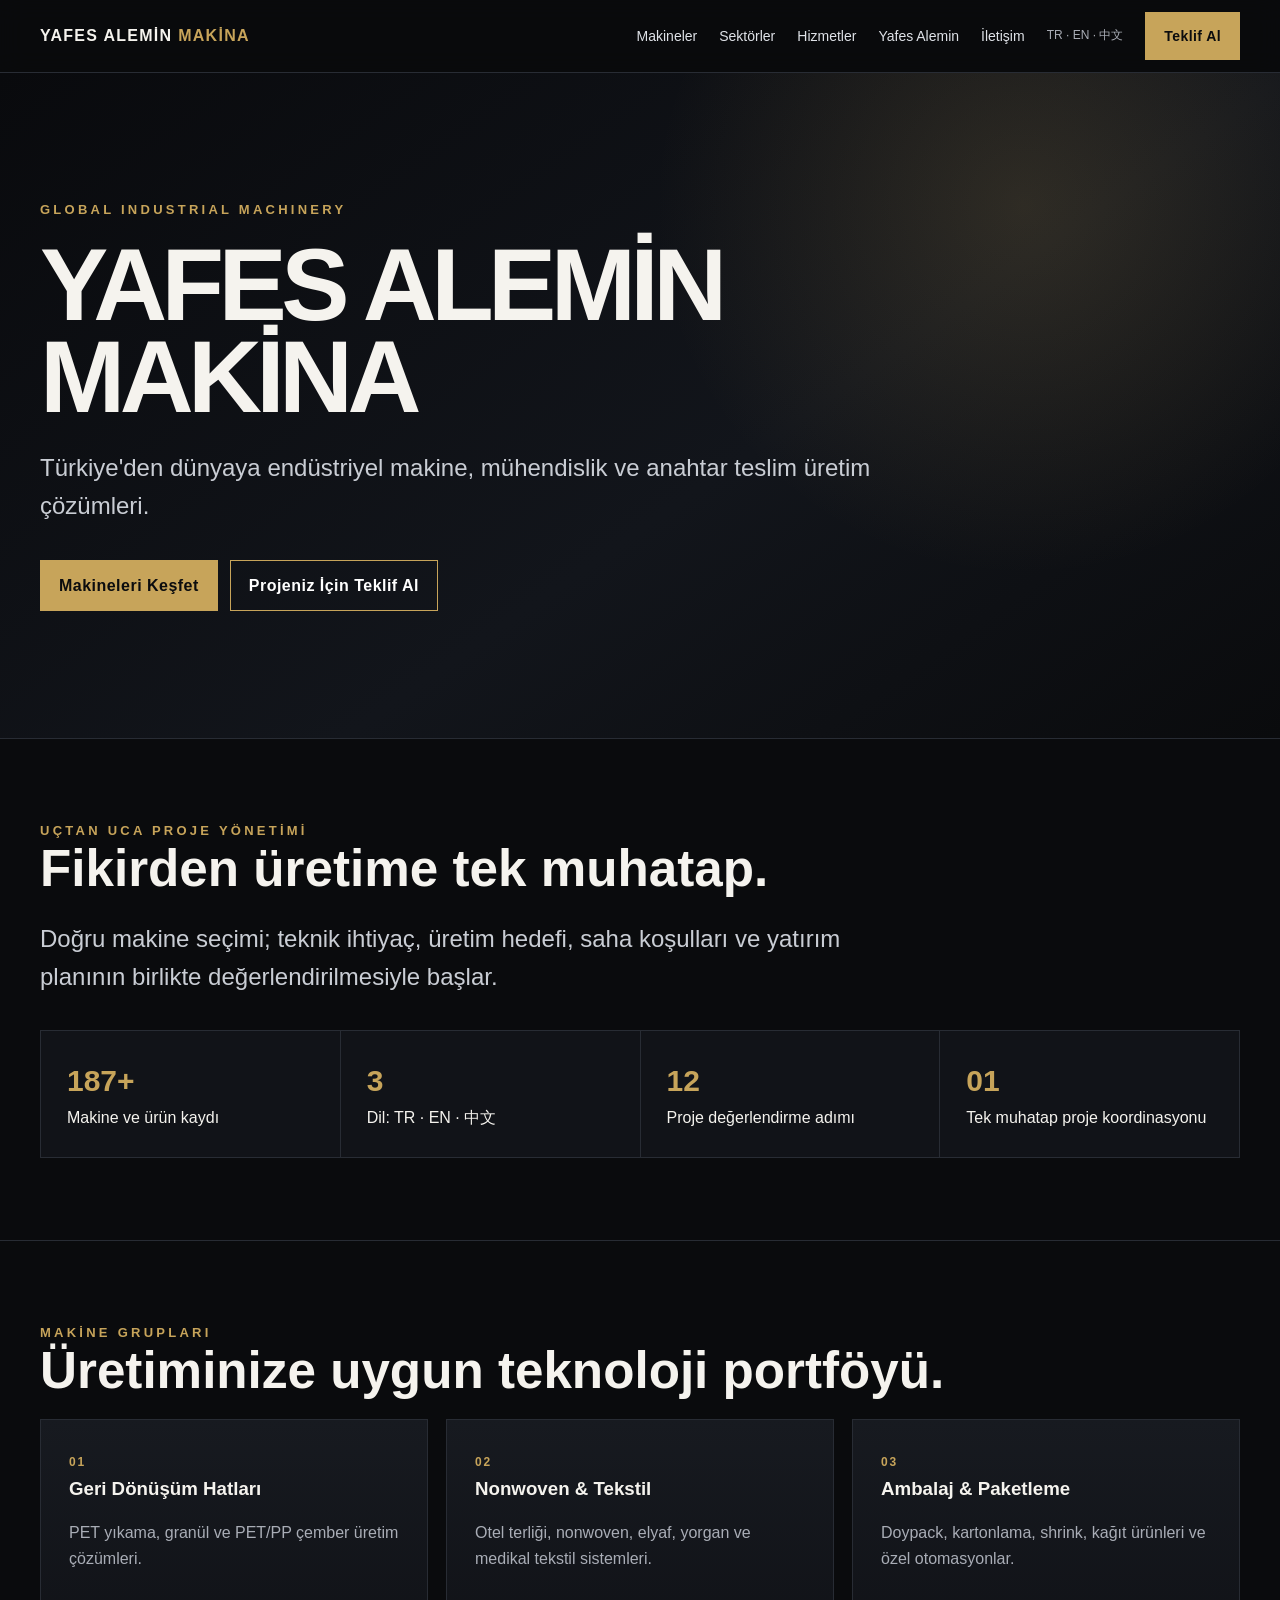
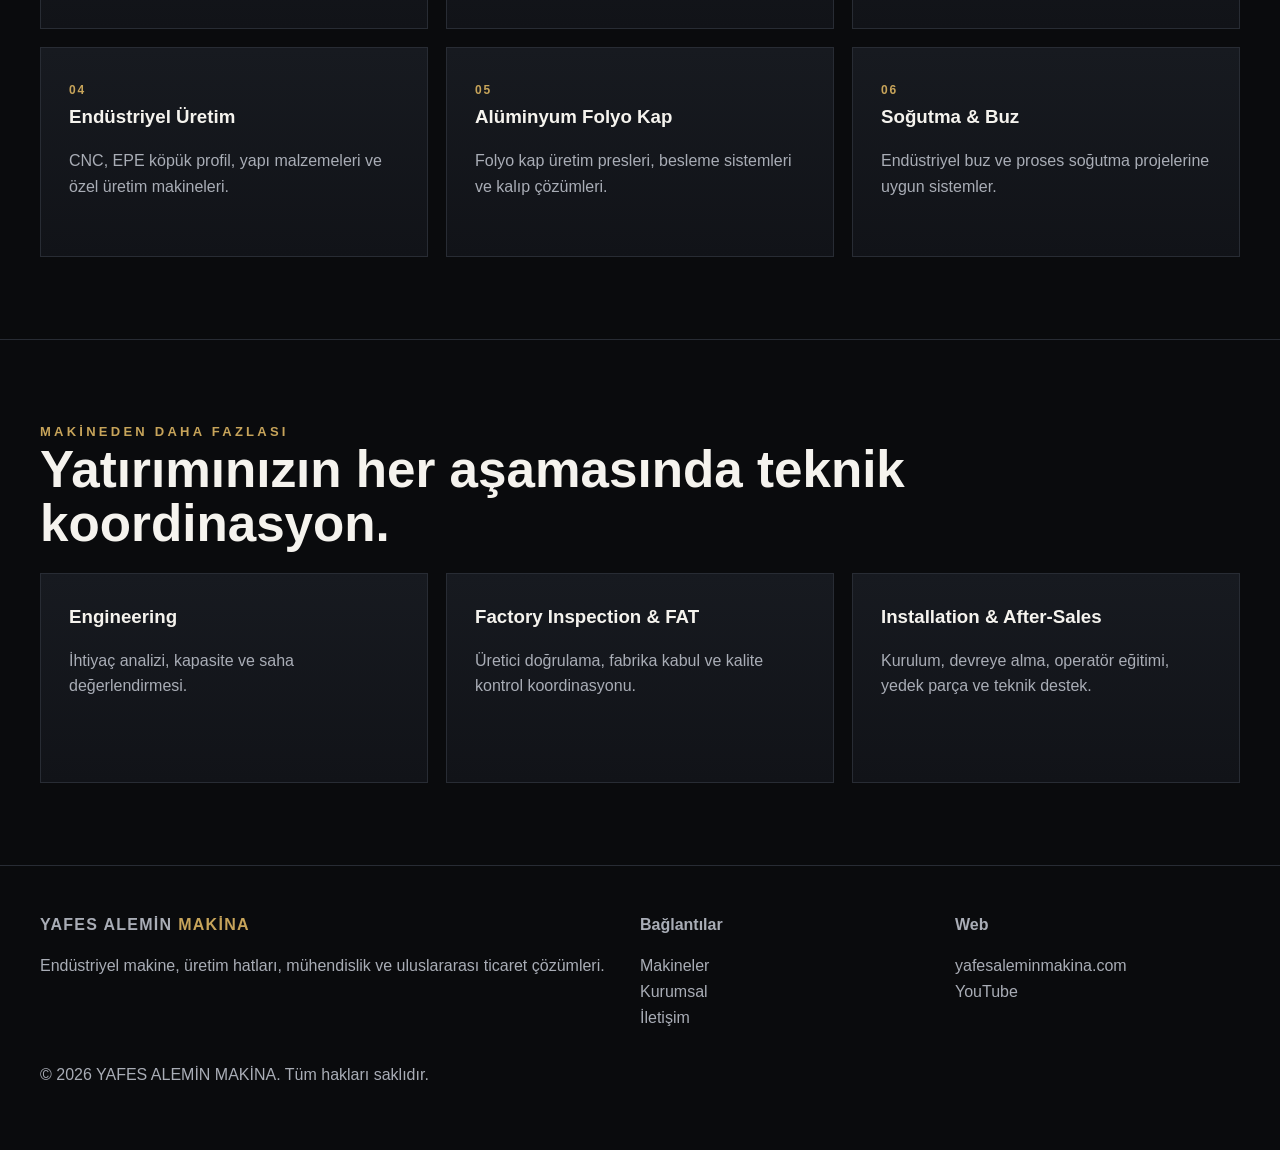
==== index.html @ e58ee903 "Add files via upload" ====
<!doctype html>
<html lang="tr">
<head>
<meta charset="utf-8"><meta name="viewport" content="width=device-width,initial-scale=1">
<title>YAFES ALEMİN MAKİNA | Endüstriyel Makine ve Üretim Hatları</title>
<meta name="description" content="Türkiye'den dünyaya endüstriyel makine, anahtar teslim üretim hatları, mühendislik, kurulum ve teknik destek çözümleri.">
<link rel="canonical" href="https://www.yafesaleminmakina.com/">
<meta property="og:title" content="YAFES ALEMİN MAKİNA">
<meta property="og:description" content="Global Industrial Machinery & Turnkey Production Lines">
<meta property="og:type" content="website">
<link rel="stylesheet" href="style.css">
<script type="application/ld+json">{"@context": "https://schema.org", "@type": "Organization", "@id": "https://www.yafesaleminmakina.com/#organization", "name": "YAFES ALEMİN MAKİNA İÇ VE DIŞ TİCARET LİMİTED ŞİRKETİ", "url": "https://www.yafesaleminmakina.com/", "founder": {"@type": "Person", "name": "Yafes Alemin"}, "sameAs": ["https://www.youtube.com/@YafesAlemin"]}</script>
</head>
<body>

<header class="topbar">
  <div class="container nav">
    <a class="brand" href="index.html">YAFES ALEMİN <span>MAKİNA</span></a>
    <nav class="menu">
      <a href="makineler.html">Makineler</a>
      <a href="index.html#sektorler">Sektörler</a>
      <a href="index.html#hizmetler">Hizmetler</a>
      <a href="yafes-alemin.html">Yafes Alemin</a>
      <a href="iletisim.html">İletişim</a>
      <span class="lang">TR · EN · 中文</span>
      <a class="btn gold" href="iletisim.html">Teklif Al</a>
    </nav>
  </div>
</header>

<main>
<section class="hero">
 <div class="container hero-inner">
  <div class="kicker">GLOBAL INDUSTRIAL MACHINERY</div>
  <h1>YAFES ALEMİN<br>MAKİNA</h1>
  <p class="lead">Türkiye'den dünyaya endüstriyel makine, mühendislik ve anahtar teslim üretim çözümleri.</p>
  <div class="actions"><a class="btn gold" href="makineler.html">Makineleri Keşfet</a><a class="btn" href="iletisim.html">Projeniz İçin Teklif Al</a></div>
 </div>
</section>

<section class="section"><div class="container">
 <div class="kicker">UÇTAN UCA PROJE YÖNETİMİ</div><h2>Fikirden üretime tek muhatap.</h2>
 <p class="lead">Doğru makine seçimi; teknik ihtiyaç, üretim hedefi, saha koşulları ve yatırım planının birlikte değerlendirilmesiyle başlar.</p>
 <div class="stats">
  <div class="stat"><strong>187+</strong>Makine ve ürün kaydı</div>
  <div class="stat"><strong>3</strong>Dil: TR · EN · 中文</div>
  <div class="stat"><strong>12</strong>Proje değerlendirme adımı</div>
  <div class="stat"><strong>01</strong>Tek muhatap proje koordinasyonu</div>
 </div>
</div></section>

<section id="sektorler" class="section"><div class="container">
 <div class="kicker">MAKİNE GRUPLARI</div><h2>Üretiminize uygun teknoloji portföyü.</h2>
 <div class="grid">
  <article class="card"><span class="num">01</span><h3>Geri Dönüşüm Hatları</h3><p>PET yıkama, granül ve PET/PP çember üretim çözümleri.</p></article>
  <article class="card"><span class="num">02</span><h3>Nonwoven & Tekstil</h3><p>Otel terliği, nonwoven, elyaf, yorgan ve medikal tekstil sistemleri.</p></article>
  <article class="card"><span class="num">03</span><h3>Ambalaj & Paketleme</h3><p>Doypack, kartonlama, shrink, kağıt ürünleri ve özel otomasyonlar.</p></article>
  <article class="card"><span class="num">04</span><h3>Endüstriyel Üretim</h3><p>CNC, EPE köpük profil, yapı malzemeleri ve özel üretim makineleri.</p></article>
  <article class="card"><span class="num">05</span><h3>Alüminyum Folyo Kap</h3><p>Folyo kap üretim presleri, besleme sistemleri ve kalıp çözümleri.</p></article>
  <article class="card"><span class="num">06</span><h3>Soğutma & Buz</h3><p>Endüstriyel buz ve proses soğutma projelerine uygun sistemler.</p></article>
 </div>
</div></section>

<section id="hizmetler" class="section"><div class="container">
 <div class="kicker">MAKİNEDEN DAHA FAZLASI</div><h2>Yatırımınızın her aşamasında teknik koordinasyon.</h2>
 <div class="grid">
  <article class="card"><h3>Engineering</h3><p>İhtiyaç analizi, kapasite ve saha değerlendirmesi.</p></article>
  <article class="card"><h3>Factory Inspection & FAT</h3><p>Üretici doğrulama, fabrika kabul ve kalite kontrol koordinasyonu.</p></article>
  <article class="card"><h3>Installation & After-Sales</h3><p>Kurulum, devreye alma, operatör eğitimi, yedek parça ve teknik destek.</p></article>
 </div>
</div></section>
</main>

<footer class="footer">
 <div class="container footer-grid">
  <div><div class="brand">YAFES ALEMİN <span>MAKİNA</span></div><p>Endüstriyel makine, üretim hatları, mühendislik ve uluslararası ticaret çözümleri.</p></div>
  <div><strong>Bağlantılar</strong><p><a href="makineler.html">Makineler</a><br><a href="yafes-alemin.html">Kurumsal</a><br><a href="iletisim.html">İletişim</a></p></div>
  <div><strong>Web</strong><p><a href="https://www.yafesaleminmakina.com/">yafesaleminmakina.com</a><br><a href="https://www.youtube.com/@YafesAlemin">YouTube</a></p></div>
 </div>
 <div class="container"><p>© <span data-year></span> YAFES ALEMİN MAKİNA. Tüm hakları saklıdır.</p></div>
</footer>
<script src="app.js"></script>

</body></html>
---- style.css ----
:root{
  --bg:#0a0b0d;--panel:#111318;--panel2:#171a20;--text:#f5f3ee;
  --muted:#a9adb6;--gold:#c7a45a;--line:#282c34;--max:1200px;
}
*{box-sizing:border-box}
html{scroll-behavior:smooth}
body{margin:0;font-family:Inter,Arial,Helvetica,sans-serif;background:var(--bg);color:var(--text);line-height:1.6}
a{color:inherit;text-decoration:none}
.container{width:min(var(--max),calc(100% - 36px));margin:auto}
.topbar{border-bottom:1px solid var(--line);background:rgba(10,11,13,.92);position:sticky;top:0;z-index:20;backdrop-filter:blur(12px)}
.nav{display:flex;align-items:center;justify-content:space-between;min-height:72px;gap:20px}
.brand{font-weight:900;letter-spacing:.08em}
.brand span{color:var(--gold)}
.menu{display:flex;gap:22px;align-items:center;flex-wrap:wrap}
.menu a{font-size:14px;color:#dfe2e8}
.btn{display:inline-block;padding:12px 18px;border:1px solid var(--gold);color:#fff;font-weight:700;letter-spacing:.03em}
.btn.gold{background:var(--gold);color:#0b0c0e}
.hero{min-height:74vh;display:grid;place-items:center;border-bottom:1px solid var(--line);background:
radial-gradient(circle at 80% 20%,rgba(199,164,90,.16),transparent 32%),
linear-gradient(145deg,#090a0d,#12151b 58%,#0a0b0d)}
.hero-inner{padding:90px 0}
.kicker{font-size:13px;letter-spacing:.25em;color:var(--gold);font-weight:800}
h1{font-size:clamp(48px,8vw,108px);line-height:.9;margin:18px 0 26px;letter-spacing:-.055em}
h2{font-size:clamp(30px,4vw,54px);line-height:1.05;margin:0 0 22px}
h3{margin:0 0 10px}
.lead{font-size:clamp(18px,2vw,24px);color:#c9cdd4;max-width:850px}
.actions{display:flex;gap:12px;flex-wrap:wrap;margin-top:34px}
.section{padding:82px 0;border-bottom:1px solid var(--line)}
.grid{display:grid;grid-template-columns:repeat(3,1fr);gap:18px}
.card{background:linear-gradient(180deg,var(--panel2),var(--panel));border:1px solid var(--line);padding:28px;min-height:210px}
.num{font-size:12px;color:var(--gold);font-weight:800;letter-spacing:.16em}
.card p,.muted{color:var(--muted)}
.stats{display:grid;grid-template-columns:repeat(4,1fr);gap:1px;background:var(--line);border:1px solid var(--line);margin-top:34px}
.stat{background:var(--panel);padding:26px}
.stat strong{display:block;font-size:30px;color:var(--gold)}
.machine-list{display:grid;grid-template-columns:repeat(2,1fr);gap:16px}
.machine{padding:24px;border:1px solid var(--line);background:#101217}
.machine small{color:var(--gold);font-weight:800;letter-spacing:.12em}
.footer{padding:46px 0;color:var(--muted)}
.footer-grid{display:grid;grid-template-columns:2fr 1fr 1fr;gap:30px}
.lang{font-size:12px;color:var(--muted)}
.notice{padding:14px 16px;background:#13161b;border-left:3px solid var(--gold);color:#c7cbd3}
@media(max-width:850px){
 .menu{display:none}.grid,.stats,.machine-list,.footer-grid{grid-template-columns:1fr}
 h1{font-size:56px}.hero{min-height:auto}
}
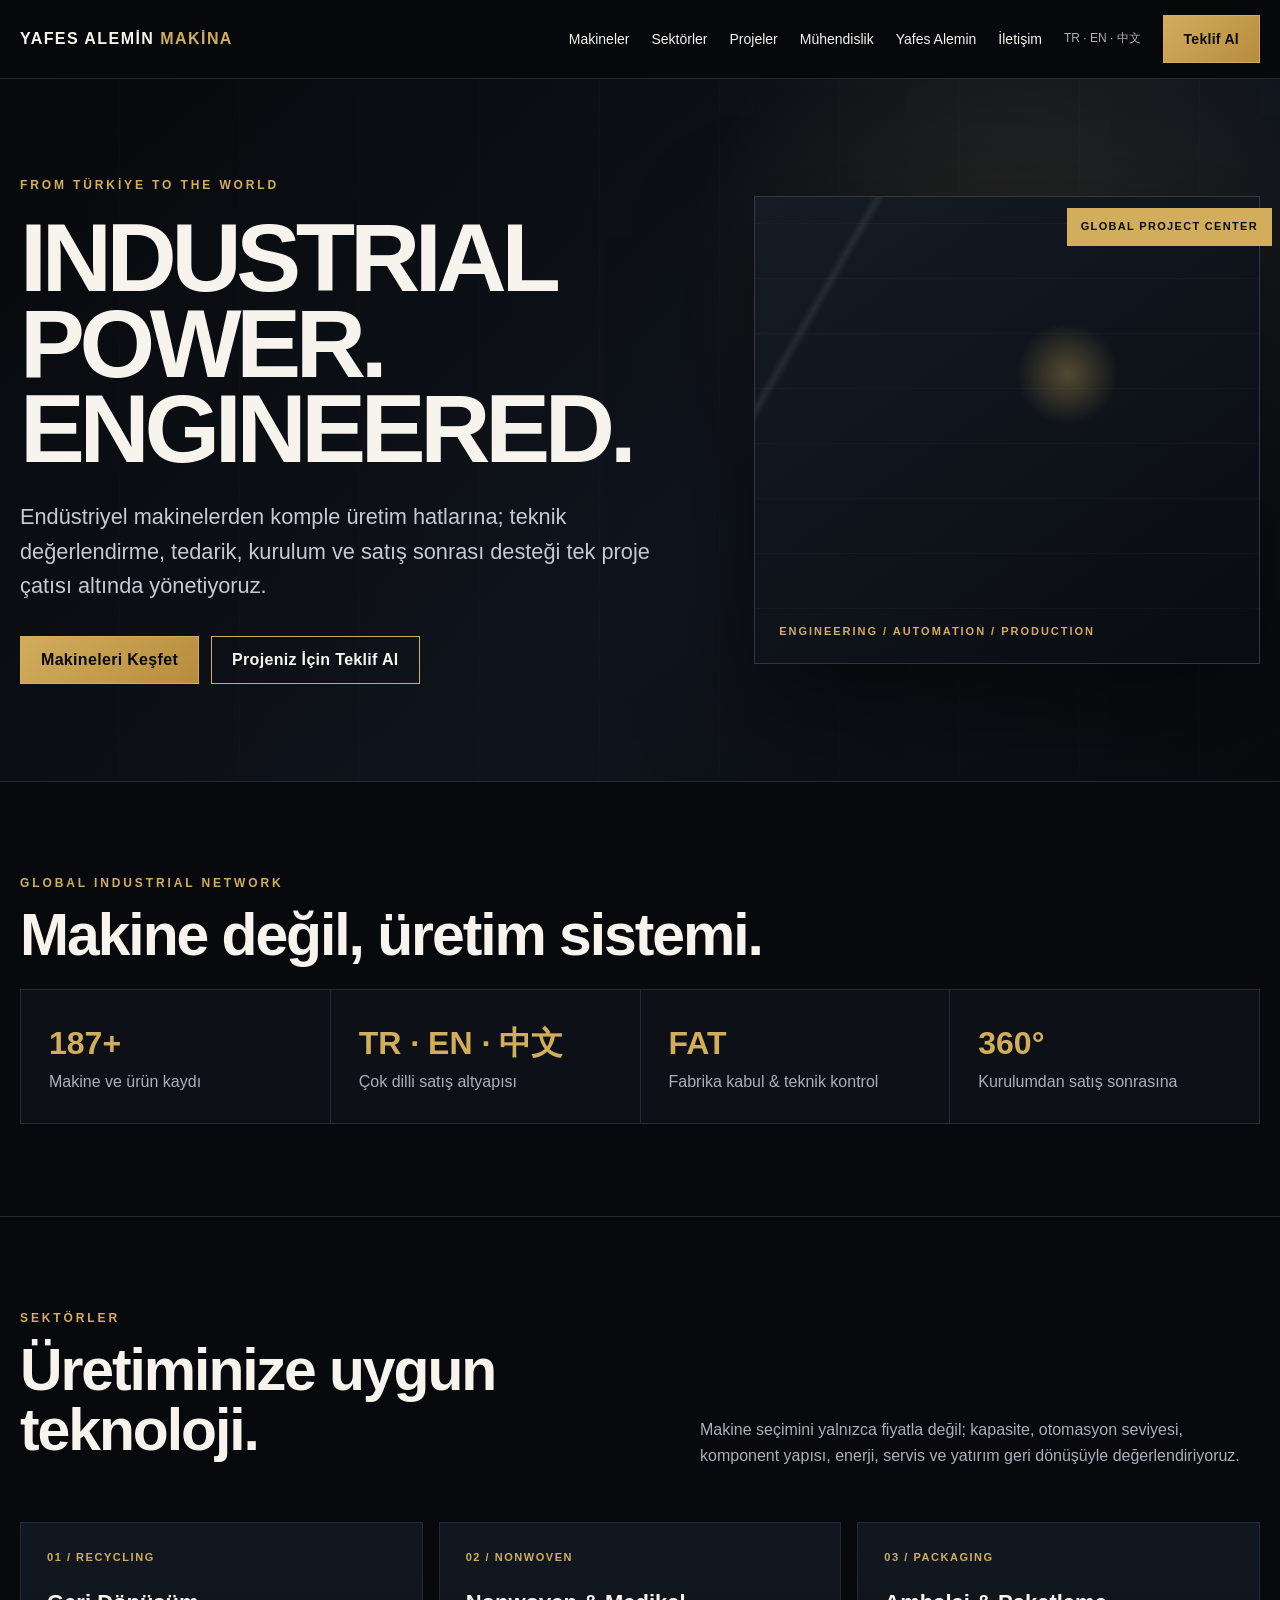
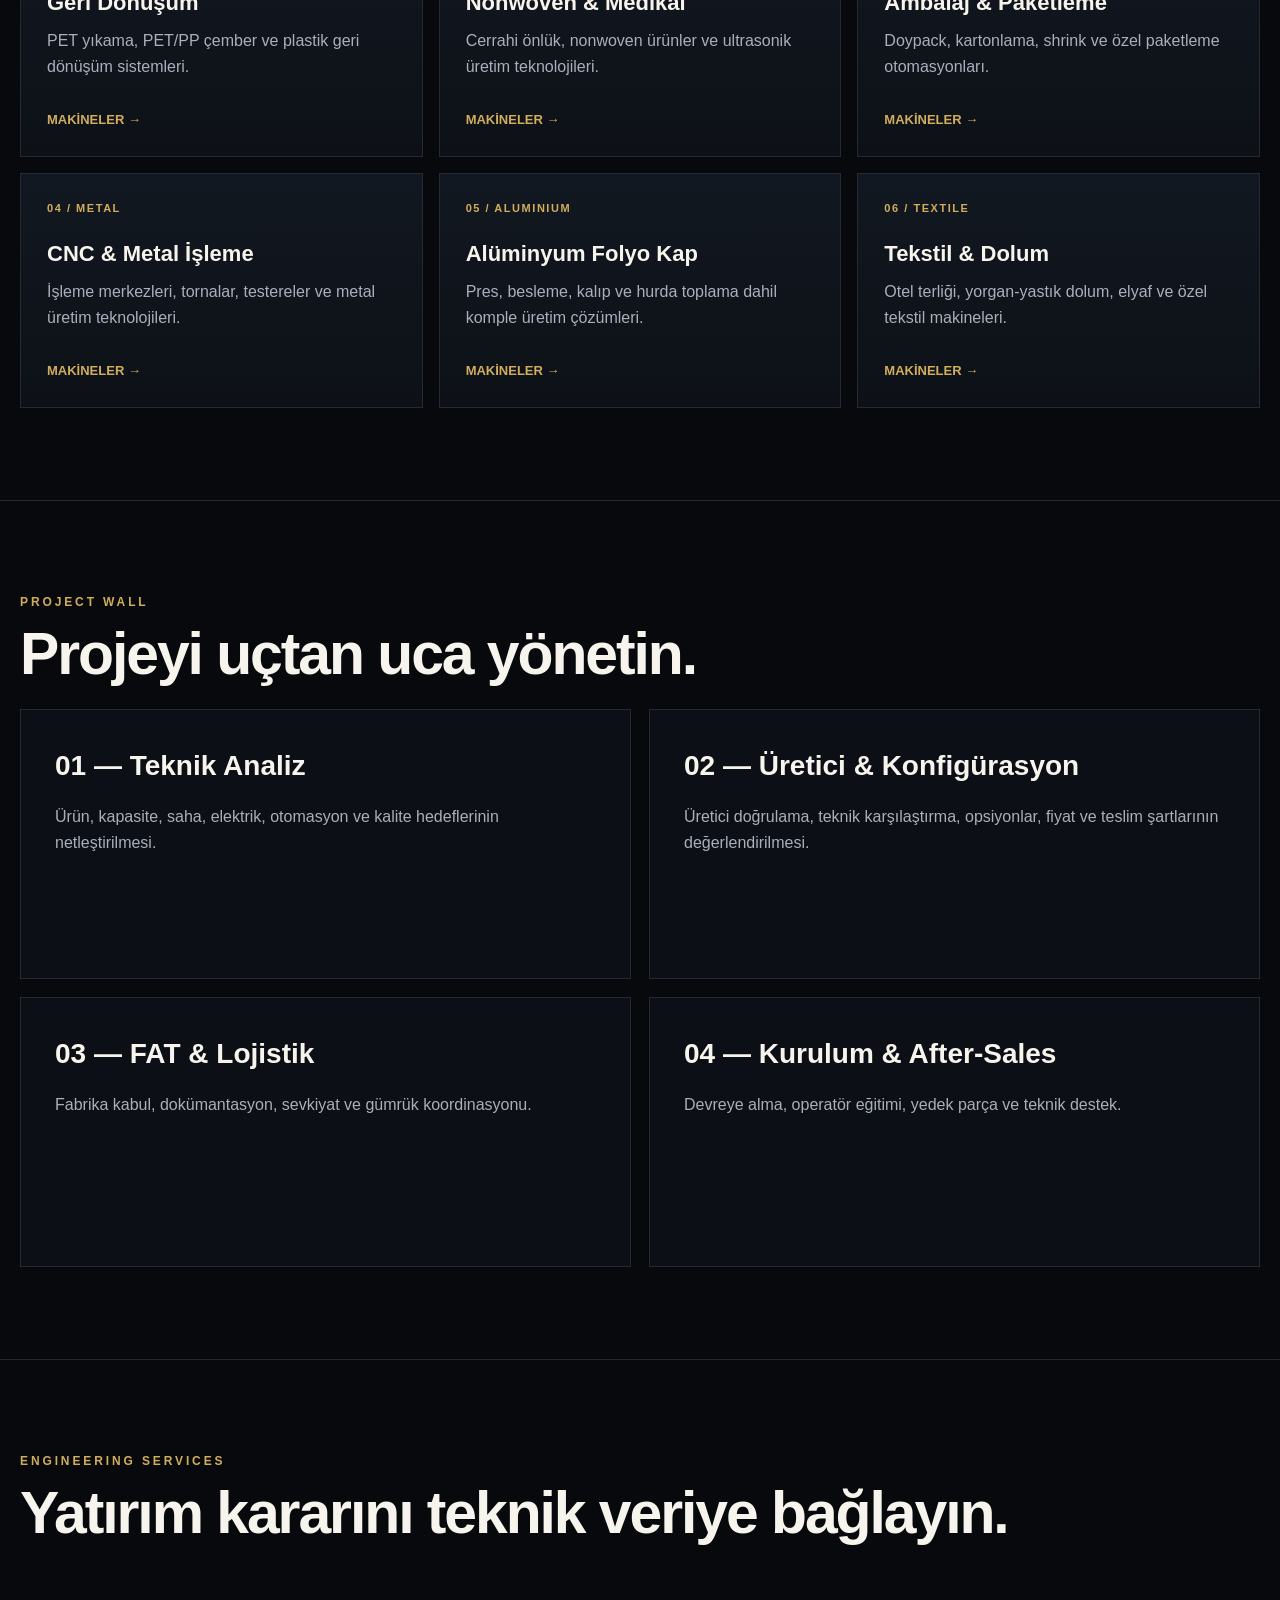
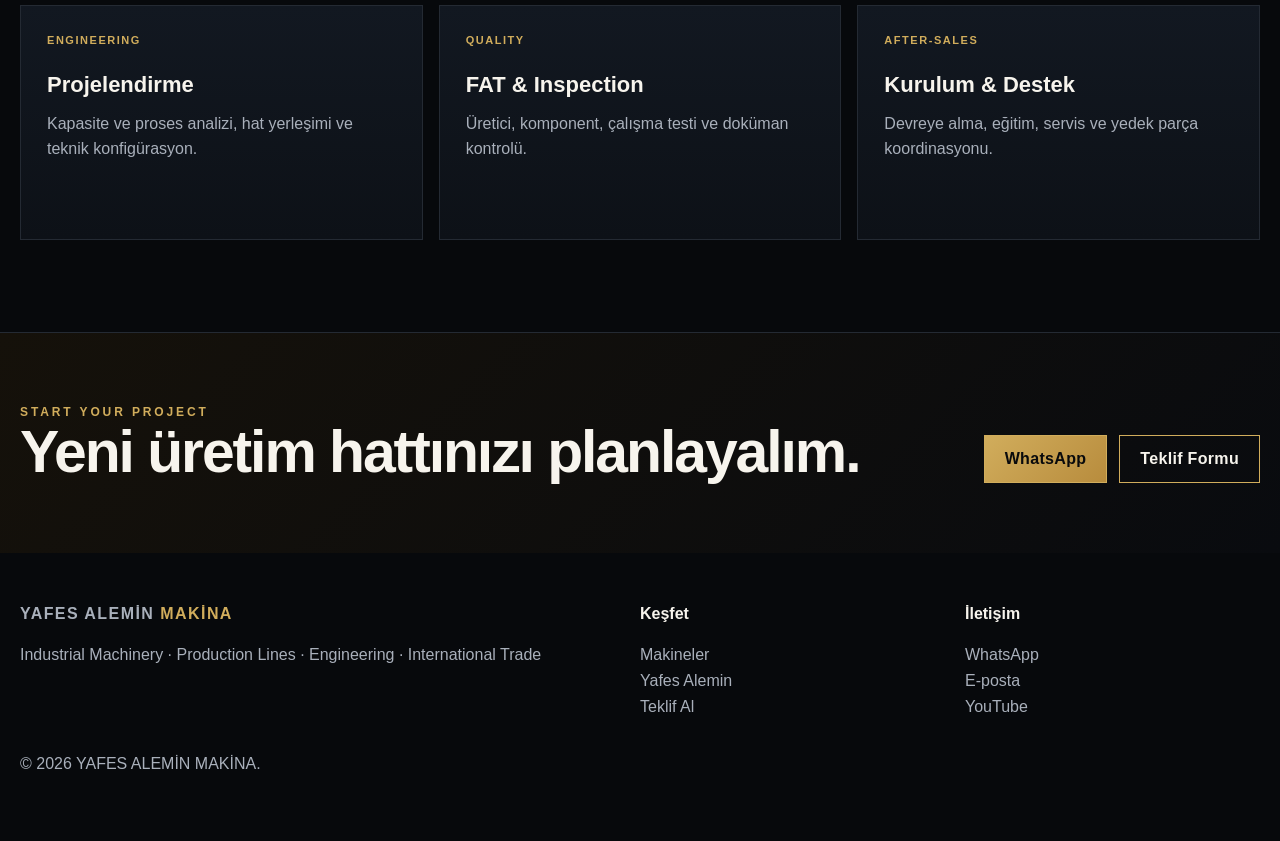
==== commit 59bf54bb: "Add files via upload" ====
--- a/index.html
+++ b/index.html
@@ -1,84 +1,14 @@
-<!doctype html>
-<html lang="tr">
-<head>
-<meta charset="utf-8"><meta name="viewport" content="width=device-width,initial-scale=1">
-<title>YAFES ALEMİN MAKİNA | Endüstriyel Makine ve Üretim Hatları</title>
-<meta name="description" content="Türkiye'den dünyaya endüstriyel makine, anahtar teslim üretim hatları, mühendislik, kurulum ve teknik destek çözümleri.">
-<link rel="canonical" href="https://www.yafesaleminmakina.com/">
-<meta property="og:title" content="YAFES ALEMİN MAKİNA">
-<meta property="og:description" content="Global Industrial Machinery & Turnkey Production Lines">
-<meta property="og:type" content="website">
-<link rel="stylesheet" href="style.css">
-<script type="application/ld+json">{"@context": "https://schema.org", "@type": "Organization", "@id": "https://www.yafesaleminmakina.com/#organization", "name": "YAFES ALEMİN MAKİNA İÇ VE DIŞ TİCARET LİMİTED ŞİRKETİ", "url": "https://www.yafesaleminmakina.com/", "founder": {"@type": "Person", "name": "Yafes Alemin"}, "sameAs": ["https://www.youtube.com/@YafesAlemin"]}</script>
-</head>
-<body>
-
-<header class="topbar">
-  <div class="container nav">
-    <a class="brand" href="index.html">YAFES ALEMİN <span>MAKİNA</span></a>
-    <nav class="menu">
-      <a href="makineler.html">Makineler</a>
-      <a href="index.html#sektorler">Sektörler</a>
-      <a href="index.html#hizmetler">Hizmetler</a>
-      <a href="yafes-alemin.html">Yafes Alemin</a>
-      <a href="iletisim.html">İletişim</a>
-      <span class="lang">TR · EN · 中文</span>
-      <a class="btn gold" href="iletisim.html">Teklif Al</a>
-    </nav>
-  </div>
-</header>
-
-<main>
-<section class="hero">
- <div class="container hero-inner">
-  <div class="kicker">GLOBAL INDUSTRIAL MACHINERY</div>
-  <h1>YAFES ALEMİN<br>MAKİNA</h1>
-  <p class="lead">Türkiye'den dünyaya endüstriyel makine, mühendislik ve anahtar teslim üretim çözümleri.</p>
-  <div class="actions"><a class="btn gold" href="makineler.html">Makineleri Keşfet</a><a class="btn" href="iletisim.html">Projeniz İçin Teklif Al</a></div>
- </div>
-</section>
-
-<section class="section"><div class="container">
- <div class="kicker">UÇTAN UCA PROJE YÖNETİMİ</div><h2>Fikirden üretime tek muhatap.</h2>
- <p class="lead">Doğru makine seçimi; teknik ihtiyaç, üretim hedefi, saha koşulları ve yatırım planının birlikte değerlendirilmesiyle başlar.</p>
- <div class="stats">
-  <div class="stat"><strong>187+</strong>Makine ve ürün kaydı</div>
-  <div class="stat"><strong>3</strong>Dil: TR · EN · 中文</div>
-  <div class="stat"><strong>12</strong>Proje değerlendirme adımı</div>
-  <div class="stat"><strong>01</strong>Tek muhatap proje koordinasyonu</div>
- </div>
-</div></section>
-
-<section id="sektorler" class="section"><div class="container">
- <div class="kicker">MAKİNE GRUPLARI</div><h2>Üretiminize uygun teknoloji portföyü.</h2>
- <div class="grid">
-  <article class="card"><span class="num">01</span><h3>Geri Dönüşüm Hatları</h3><p>PET yıkama, granül ve PET/PP çember üretim çözümleri.</p></article>
-  <article class="card"><span class="num">02</span><h3>Nonwoven & Tekstil</h3><p>Otel terliği, nonwoven, elyaf, yorgan ve medikal tekstil sistemleri.</p></article>
-  <article class="card"><span class="num">03</span><h3>Ambalaj & Paketleme</h3><p>Doypack, kartonlama, shrink, kağıt ürünleri ve özel otomasyonlar.</p></article>
-  <article class="card"><span class="num">04</span><h3>Endüstriyel Üretim</h3><p>CNC, EPE köpük profil, yapı malzemeleri ve özel üretim makineleri.</p></article>
-  <article class="card"><span class="num">05</span><h3>Alüminyum Folyo Kap</h3><p>Folyo kap üretim presleri, besleme sistemleri ve kalıp çözümleri.</p></article>
-  <article class="card"><span class="num">06</span><h3>Soğutma & Buz</h3><p>Endüstriyel buz ve proses soğutma projelerine uygun sistemler.</p></article>
- </div>
-</div></section>
-
-<section id="hizmetler" class="section"><div class="container">
- <div class="kicker">MAKİNEDEN DAHA FAZLASI</div><h2>Yatırımınızın her aşamasında teknik koordinasyon.</h2>
- <div class="grid">
-  <article class="card"><h3>Engineering</h3><p>İhtiyaç analizi, kapasite ve saha değerlendirmesi.</p></article>
-  <article class="card"><h3>Factory Inspection & FAT</h3><p>Üretici doğrulama, fabrika kabul ve kalite kontrol koordinasyonu.</p></article>
-  <article class="card"><h3>Installation & After-Sales</h3><p>Kurulum, devreye alma, operatör eğitimi, yedek parça ve teknik destek.</p></article>
- </div>
-</div></section>
-</main>
-
-<footer class="footer">
- <div class="container footer-grid">
-  <div><div class="brand">YAFES ALEMİN <span>MAKİNA</span></div><p>Endüstriyel makine, üretim hatları, mühendislik ve uluslararası ticaret çözümleri.</p></div>
-  <div><strong>Bağlantılar</strong><p><a href="makineler.html">Makineler</a><br><a href="yafes-alemin.html">Kurumsal</a><br><a href="iletisim.html">İletişim</a></p></div>
-  <div><strong>Web</strong><p><a href="https://www.yafesaleminmakina.com/">yafesaleminmakina.com</a><br><a href="https://www.youtube.com/@YafesAlemin">YouTube</a></p></div>
- </div>
- <div class="container"><p>© <span data-year></span> YAFES ALEMİN MAKİNA. Tüm hakları saklıdır.</p></div>
-</footer>
-<script src="app.js"></script>
-
-</body></html>+<!doctype html><html lang="tr"><head><meta charset="utf-8"><meta name="viewport" content="width=device-width,initial-scale=1"><title>YAFES ALEMİN MAKİNA | Endüstriyel Makine ve Üretim Hatları</title><meta name="description" content="Endüstriyel makine, anahtar teslim üretim hatları, mühendislik, kurulum ve uluslararası ticaret çözümleri."><link rel="canonical" href="https://yafesalemin.github.io/yafesaleminmakina/"><meta property="og:url" content="https://yafesalemin.github.io/yafesaleminmakina/"><meta property="og:title" content="YAFES ALEMİN MAKİNA"><meta property="og:description" content="Global Industrial Machinery & Turnkey Production Lines"><link rel="stylesheet" href="style.css"><script type="application/ld+json">{"@context": "https://schema.org", "@type": "Organization", "@id": "https://yafesalemin.github.io/yafesaleminmakina/#organization", "name": "YAFES ALEMİN MAKİNA İÇ VE DIŞ TİCARET LİMİTED ŞİRKETİ", "url": "https://yafesalemin.github.io/yafesaleminmakina/", "founder": {"@type": "Person", "name": "Yafes Alemin"}, "sameAs": ["https://www.youtube.com/@YafesAlemin"]}</script></head><body><header class="top"><div class="container nav"><a class="brand" href="index.html">YAFES ALEMİN <b>MAKİNA</b></a><nav class="menu">
+<a href="makineler.html">Makineler</a><a href="index.html#sektorler">Sektörler</a><a href="index.html#projeler">Projeler</a><a href="index.html#hizmetler">Mühendislik</a><a href="yafes-alemin.html">Yafes Alemin</a><a href="iletisim.html">İletişim</a><span class="lang">TR · EN · 中文</span><a class="btn gold" href="iletisim.html">Teklif Al</a></nav></div></header>
+<section class="hero"><div class="container hero-grid"><div><div class="eyebrow">FROM TÜRKİYE TO THE WORLD</div><h1>INDUSTRIAL<br>POWER.<br>ENGINEERED.</h1><p class="lead">Endüstriyel makinelerden komple üretim hatlarına; teknik değerlendirme, tedarik, kurulum ve satış sonrası desteği tek proje çatısı altında yönetiyoruz.</p><div class="actions"><a class="btn gold" href="makineler.html">Makineleri Keşfet</a><a class="btn" href="iletisim.html">Projeniz İçin Teklif Al</a></div></div><div class="visual"><div class="machine-art"></div><div class="visual-tag">GLOBAL PROJECT CENTER</div></div></div></section>
+<section class="section"><div class="container"><div class="eyebrow">GLOBAL INDUSTRIAL NETWORK</div><h2>Makine değil, üretim sistemi.</h2><div class="stats"><div class="stat"><strong>187+</strong><span>Makine ve ürün kaydı</span></div><div class="stat"><strong>TR · EN · 中文</strong><span>Çok dilli satış altyapısı</span></div><div class="stat"><strong>FAT</strong><span>Fabrika kabul & teknik kontrol</span></div><div class="stat"><strong>360°</strong><span>Kurulumdan satış sonrasına</span></div></div></div></section>
+<section id="sektorler" class="section"><div class="container"><div class="section-head"><div><div class="eyebrow">SEKTÖRLER</div><h2>Üretiminize uygun teknoloji.</h2></div><p>Makine seçimini yalnızca fiyatla değil; kapasite, otomasyon seviyesi, komponent yapısı, enerji, servis ve yatırım geri dönüşüyle değerlendiriyoruz.</p></div><div class="cards">
+<div class="card"><span class="n">01 / RECYCLING</span><h3>Geri Dönüşüm</h3><p>PET yıkama, PET/PP çember ve plastik geri dönüşüm sistemleri.</p><a class="more" href="makineler.html">MAKİNELER →</a></div>
+<div class="card"><span class="n">02 / NONWOVEN</span><h3>Nonwoven & Medikal</h3><p>Cerrahi önlük, nonwoven ürünler ve ultrasonik üretim teknolojileri.</p><a class="more" href="makineler.html">MAKİNELER →</a></div>
+<div class="card"><span class="n">03 / PACKAGING</span><h3>Ambalaj & Paketleme</h3><p>Doypack, kartonlama, shrink ve özel paketleme otomasyonları.</p><a class="more" href="makineler.html">MAKİNELER →</a></div>
+<div class="card"><span class="n">04 / METAL</span><h3>CNC & Metal İşleme</h3><p>İşleme merkezleri, tornalar, testereler ve metal üretim teknolojileri.</p><a class="more" href="makineler.html">MAKİNELER →</a></div>
+<div class="card"><span class="n">05 / ALUMINIUM</span><h3>Alüminyum Folyo Kap</h3><p>Pres, besleme, kalıp ve hurda toplama dahil komple üretim çözümleri.</p><a class="more" href="makineler.html">MAKİNELER →</a></div>
+<div class="card"><span class="n">06 / TEXTILE</span><h3>Tekstil & Dolum</h3><p>Otel terliği, yorgan-yastık dolum, elyaf ve özel tekstil makineleri.</p><a class="more" href="makineler.html">MAKİNELER →</a></div></div></div></section>
+<section id="projeler" class="section"><div class="container"><div class="eyebrow">PROJECT WALL</div><h2>Projeyi uçtan uca yönetin.</h2><div class="project"><div class="project-box"><strong>01 — Teknik Analiz</strong><p>Ürün, kapasite, saha, elektrik, otomasyon ve kalite hedeflerinin netleştirilmesi.</p></div><div class="project-box"><strong>02 — Üretici & Konfigürasyon</strong><p>Üretici doğrulama, teknik karşılaştırma, opsiyonlar, fiyat ve teslim şartlarının değerlendirilmesi.</p></div><div class="project-box"><strong>03 — FAT & Lojistik</strong><p>Fabrika kabul, dokümantasyon, sevkiyat ve gümrük koordinasyonu.</p></div><div class="project-box"><strong>04 — Kurulum & After-Sales</strong><p>Devreye alma, operatör eğitimi, yedek parça ve teknik destek.</p></div></div></div></section>
+<section id="hizmetler" class="section"><div class="container"><div class="section-head"><div><div class="eyebrow">ENGINEERING SERVICES</div><h2>Yatırım kararını teknik veriye bağlayın.</h2></div></div><div class="cards"><div class="card"><span class="n">ENGINEERING</span><h3>Projelendirme</h3><p>Kapasite ve proses analizi, hat yerleşimi ve teknik konfigürasyon.</p></div><div class="card"><span class="n">QUALITY</span><h3>FAT & Inspection</h3><p>Üretici, komponent, çalışma testi ve doküman kontrolü.</p></div><div class="card"><span class="n">AFTER-SALES</span><h3>Kurulum & Destek</h3><p>Devreye alma, eğitim, servis ve yedek parça koordinasyonu.</p></div></div></div></section>
+<section class="cta"><div class="container cta-grid"><div><div class="eyebrow">START YOUR PROJECT</div><h2>Yeni üretim hattınızı planlayalım.</h2></div><div class="actions"><a class="btn gold" href="https://wa.me/905327955589">WhatsApp</a><a class="btn" href="iletisim.html">Teklif Formu</a></div></div></section><footer class="footer"><div class="container footer-grid"><div><div class="brand">YAFES ALEMİN <b>MAKİNA</b></div><p>Industrial Machinery · Production Lines · Engineering · International Trade</p></div><div><strong>Keşfet</strong><p><a href="makineler.html">Makineler</a><br><a href="yafes-alemin.html">Yafes Alemin</a><br><a href="iletisim.html">Teklif Al</a></p></div><div><strong>İletişim</strong><p><a href="https://wa.me/905327955589">WhatsApp</a><br><a href="mailto:yafes@yafesaleminmakina.com">E-posta</a><br><a href="https://www.youtube.com/@YafesAlemin">YouTube</a></p></div></div><div class="container"><p>© <span data-year></span> YAFES ALEMİN MAKİNA.</p></div></footer><script src="app.js"></script></body></html>
--- a/style.css
+++ b/style.css
@@ -1,47 +1,17 @@
 
-:root{
-  --bg:#0a0b0d;--panel:#111318;--panel2:#171a20;--text:#f5f3ee;
-  --muted:#a9adb6;--gold:#c7a45a;--line:#282c34;--max:1200px;
-}
-*{box-sizing:border-box}
-html{scroll-behavior:smooth}
-body{margin:0;font-family:Inter,Arial,Helvetica,sans-serif;background:var(--bg);color:var(--text);line-height:1.6}
-a{color:inherit;text-decoration:none}
-.container{width:min(var(--max),calc(100% - 36px));margin:auto}
-.topbar{border-bottom:1px solid var(--line);background:rgba(10,11,13,.92);position:sticky;top:0;z-index:20;backdrop-filter:blur(12px)}
-.nav{display:flex;align-items:center;justify-content:space-between;min-height:72px;gap:20px}
-.brand{font-weight:900;letter-spacing:.08em}
-.brand span{color:var(--gold)}
-.menu{display:flex;gap:22px;align-items:center;flex-wrap:wrap}
-.menu a{font-size:14px;color:#dfe2e8}
-.btn{display:inline-block;padding:12px 18px;border:1px solid var(--gold);color:#fff;font-weight:700;letter-spacing:.03em}
-.btn.gold{background:var(--gold);color:#0b0c0e}
-.hero{min-height:74vh;display:grid;place-items:center;border-bottom:1px solid var(--line);background:
-radial-gradient(circle at 80% 20%,rgba(199,164,90,.16),transparent 32%),
-linear-gradient(145deg,#090a0d,#12151b 58%,#0a0b0d)}
-.hero-inner{padding:90px 0}
-.kicker{font-size:13px;letter-spacing:.25em;color:var(--gold);font-weight:800}
-h1{font-size:clamp(48px,8vw,108px);line-height:.9;margin:18px 0 26px;letter-spacing:-.055em}
-h2{font-size:clamp(30px,4vw,54px);line-height:1.05;margin:0 0 22px}
-h3{margin:0 0 10px}
-.lead{font-size:clamp(18px,2vw,24px);color:#c9cdd4;max-width:850px}
-.actions{display:flex;gap:12px;flex-wrap:wrap;margin-top:34px}
-.section{padding:82px 0;border-bottom:1px solid var(--line)}
-.grid{display:grid;grid-template-columns:repeat(3,1fr);gap:18px}
-.card{background:linear-gradient(180deg,var(--panel2),var(--panel));border:1px solid var(--line);padding:28px;min-height:210px}
-.num{font-size:12px;color:var(--gold);font-weight:800;letter-spacing:.16em}
-.card p,.muted{color:var(--muted)}
-.stats{display:grid;grid-template-columns:repeat(4,1fr);gap:1px;background:var(--line);border:1px solid var(--line);margin-top:34px}
-.stat{background:var(--panel);padding:26px}
-.stat strong{display:block;font-size:30px;color:var(--gold)}
-.machine-list{display:grid;grid-template-columns:repeat(2,1fr);gap:16px}
-.machine{padding:24px;border:1px solid var(--line);background:#101217}
-.machine small{color:var(--gold);font-weight:800;letter-spacing:.12em}
-.footer{padding:46px 0;color:var(--muted)}
-.footer-grid{display:grid;grid-template-columns:2fr 1fr 1fr;gap:30px}
-.lang{font-size:12px;color:var(--muted)}
-.notice{padding:14px 16px;background:#13161b;border-left:3px solid var(--gold);color:#c7cbd3}
-@media(max-width:850px){
- .menu{display:none}.grid,.stats,.machine-list,.footer-grid{grid-template-columns:1fr}
- h1{font-size:56px}.hero{min-height:auto}
-}
+:root{--bg:#07090c;--panel:#0d1117;--panel2:#121821;--gold:#d1ad5c;--gold2:#9f7d39;--text:#f7f4ed;--muted:#a9b0bb;--line:#242a33;--max:1280px}
+*{box-sizing:border-box}html{scroll-behavior:smooth}body{margin:0;background:var(--bg);color:var(--text);font-family:Inter,Arial,Helvetica,sans-serif;line-height:1.6}a{color:inherit;text-decoration:none}.container{width:min(var(--max),calc(100% - 40px));margin:auto}
+.top{position:sticky;top:0;z-index:50;background:rgba(7,9,12,.88);backdrop-filter:blur(16px);border-bottom:1px solid var(--line)}.nav{height:78px;display:flex;align-items:center;justify-content:space-between;gap:24px}.brand{font-weight:900;letter-spacing:.09em}.brand b{color:var(--gold)}.menu{display:flex;align-items:center;gap:22px;font-size:14px}.menu a:hover{color:var(--gold)}.lang{color:var(--muted);font-size:12px}
+.btn{display:inline-flex;align-items:center;justify-content:center;min-height:48px;padding:0 20px;border:1px solid var(--gold);font-weight:800;letter-spacing:.02em}.btn.gold{background:linear-gradient(135deg,var(--gold),#b88c3d);color:#090a0c}.btn:hover{transform:translateY(-1px)}
+.hero{min-height:78vh;border-bottom:1px solid var(--line);position:relative;overflow:hidden;background:radial-gradient(circle at 80% 30%,rgba(209,173,92,.13),transparent 30%),linear-gradient(140deg,#07090c,#10151d 60%,#090b0f)}
+.hero:after{content:"";position:absolute;inset:0;background:linear-gradient(90deg,rgba(7,9,12,.25),transparent 55%),repeating-linear-gradient(90deg,transparent 0,transparent 119px,rgba(255,255,255,.018) 120px)}
+.hero-grid{position:relative;z-index:2;display:grid;grid-template-columns:1.15fr .85fr;align-items:center;min-height:78vh;gap:50px}.eyebrow{color:var(--gold);font-weight:900;letter-spacing:.24em;font-size:12px}.hero h1{font-size:clamp(54px,7.6vw,112px);line-height:.88;letter-spacing:-.055em;margin:20px 0 28px}.lead{font-size:clamp(18px,1.7vw,24px);max-width:760px;color:#c5cad2}.actions{display:flex;gap:12px;flex-wrap:wrap;margin-top:32px}
+.visual{position:relative;min-height:520px}.machine-art{position:absolute;inset:5% 0 5% 0;border:1px solid #303844;background:linear-gradient(145deg,#151c25,#090c11);box-shadow:0 40px 100px rgba(0,0,0,.55);overflow:hidden}.machine-art:before{content:"";position:absolute;inset:0;background:radial-gradient(circle at 62% 38%,rgba(209,173,92,.35),transparent 12%),linear-gradient(120deg,transparent 15%,rgba(255,255,255,.08) 16%,transparent 17%),repeating-linear-gradient(0deg,transparent 0,transparent 54px,rgba(209,173,92,.08) 55px)}.machine-art:after{content:"ENGINEERING / AUTOMATION / PRODUCTION";position:absolute;left:24px;bottom:22px;color:var(--gold);font-size:11px;font-weight:900;letter-spacing:.18em}.visual-tag{position:absolute;right:-12px;top:38px;background:var(--gold);color:#080a0d;padding:10px 14px;font-size:11px;font-weight:900;letter-spacing:.12em}
+.section{padding:92px 0;border-bottom:1px solid var(--line)}h2{font-size:clamp(34px,4.6vw,64px);line-height:1.02;letter-spacing:-.035em;margin:12px 0 24px}.section-head{display:flex;justify-content:space-between;align-items:end;gap:30px;margin-bottom:38px}.section-head p{max-width:560px;color:var(--muted)}
+.stats{display:grid;grid-template-columns:repeat(4,1fr);border:1px solid var(--line);background:var(--line);gap:1px}.stat{background:var(--panel);padding:28px}.stat strong{display:block;color:var(--gold);font-size:32px}.stat span{color:var(--muted)}
+.cards{display:grid;grid-template-columns:repeat(3,1fr);gap:16px}.card{background:linear-gradient(180deg,var(--panel2),var(--panel));border:1px solid var(--line);padding:26px;min-height:235px;display:flex;flex-direction:column}.card .n{font-size:11px;color:var(--gold);font-weight:900;letter-spacing:.14em}.card h3{font-size:22px;margin:18px 0 8px}.card p{color:var(--muted);margin:0 0 20px}.card .more{margin-top:auto;color:var(--gold);font-weight:800;font-size:13px}
+.project{display:grid;grid-template-columns:1fr 1fr;gap:18px}.project-box{border:1px solid var(--line);background:#0c1016;padding:34px;min-height:270px}.project-box strong{font-size:28px}.project-box p{color:var(--muted)}
+.cta{padding:70px 0;background:linear-gradient(135deg,#15110a,#090b0f)}.cta-grid{display:flex;justify-content:space-between;align-items:center;gap:30px}.cta h2{margin:0}.footer{padding:48px 0;color:var(--muted)}.footer-grid{display:grid;grid-template-columns:2fr 1fr 1fr;gap:30px}.footer strong{color:var(--text)}
+.catalog-hero{padding:80px 0 50px}.filters{display:flex;gap:8px;flex-wrap:wrap;margin:24px 0 34px}.filter{border:1px solid var(--line);background:#0d1117;color:#dce0e7;padding:9px 13px;cursor:pointer}.filter.active,.filter:hover{border-color:var(--gold);color:var(--gold)}.machine-grid{display:grid;grid-template-columns:repeat(3,1fr);gap:16px}.machine{border:1px solid var(--line);background:linear-gradient(180deg,#111720,#0b0f14);padding:24px;min-height:240px;display:flex;flex-direction:column}.machine small{color:var(--gold);font-weight:900;letter-spacing:.12em}.machine h3{font-size:21px;margin:16px 0 8px}.machine p{color:var(--muted)}.machine .btn{margin-top:auto;align-self:flex-start;min-height:40px;padding:0 14px;font-size:13px}
+@media(max-width:950px){.menu{display:none}.hero-grid{grid-template-columns:1fr;min-height:auto;padding:80px 0}.visual{min-height:340px}.cards,.machine-grid{grid-template-columns:repeat(2,1fr)}.stats{grid-template-columns:repeat(2,1fr)}}
+@media(max-width:620px){.container{width:min(100% - 26px,var(--max))}.hero h1{font-size:52px}.cards,.machine-grid,.stats,.project,.footer-grid{grid-template-columns:1fr}.section{padding:68px 0}.section-head,.cta-grid{display:block}.cta .actions{margin-top:25px}}
